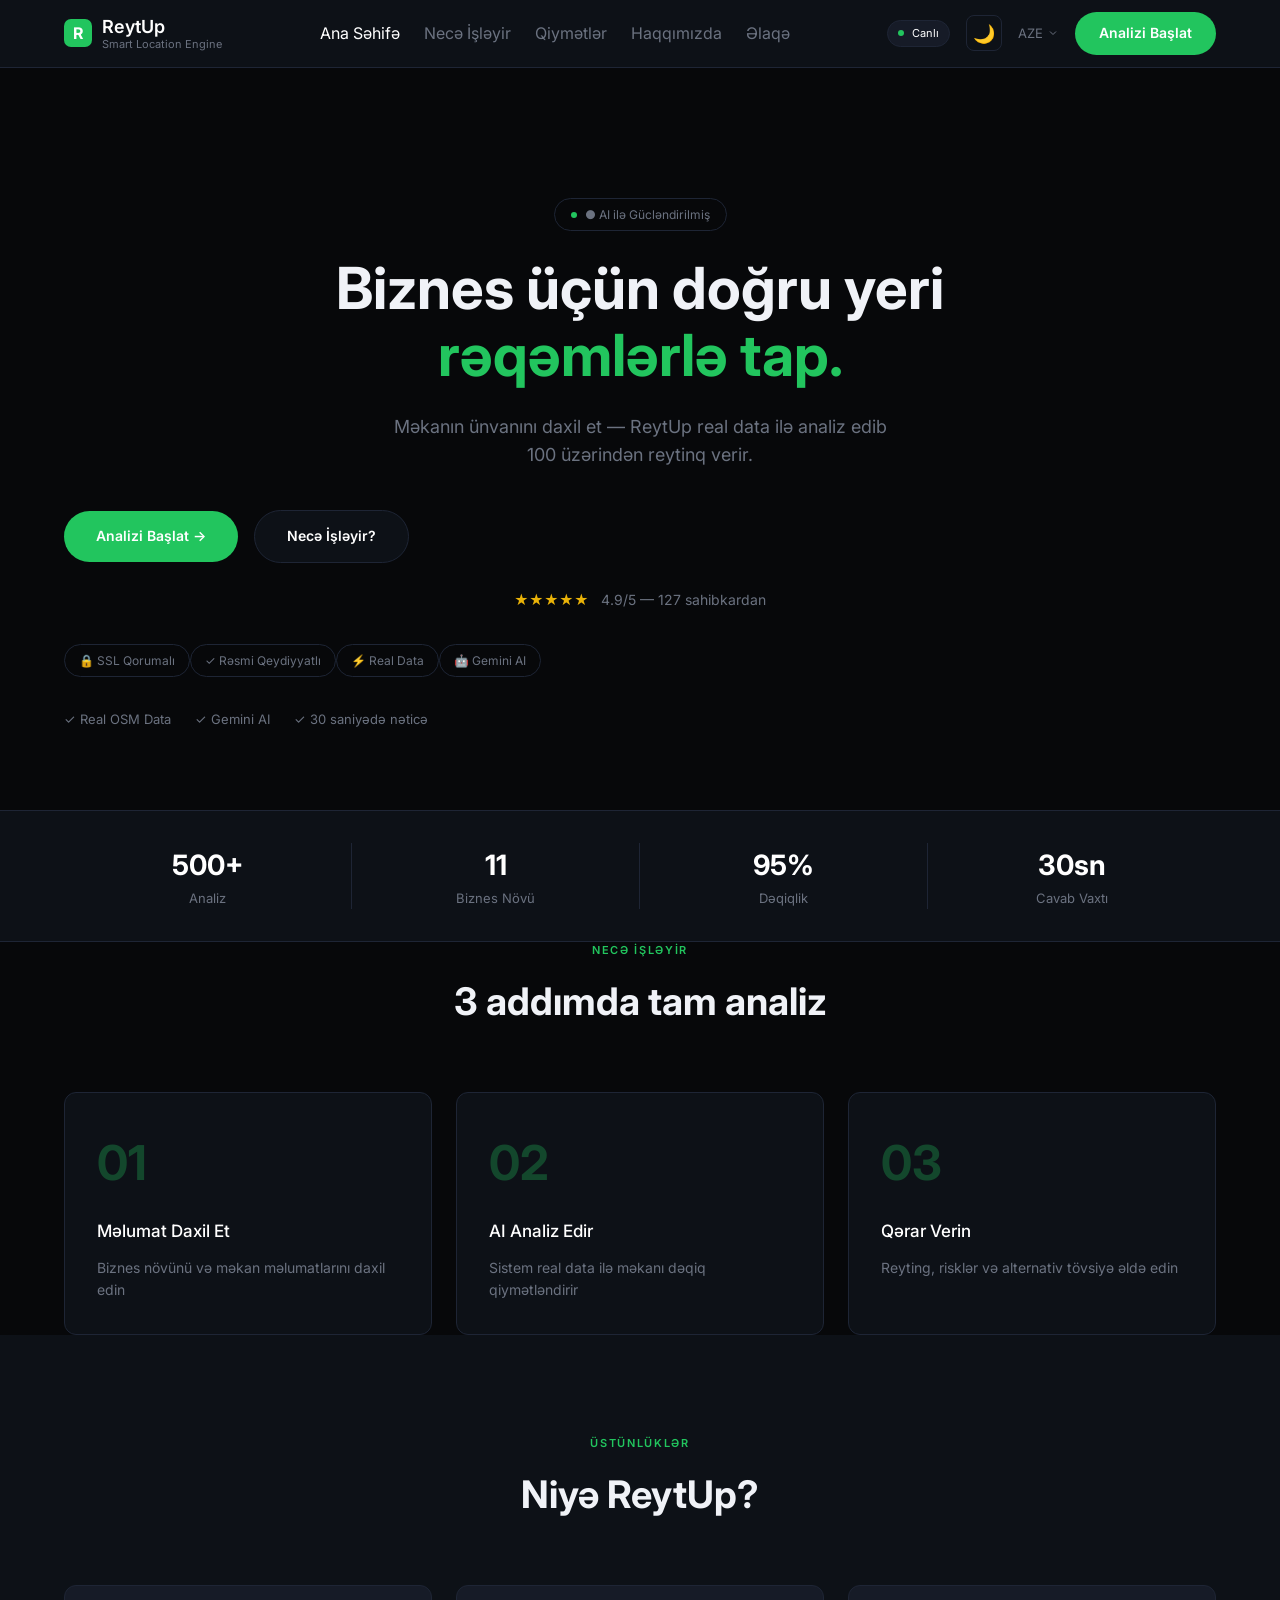
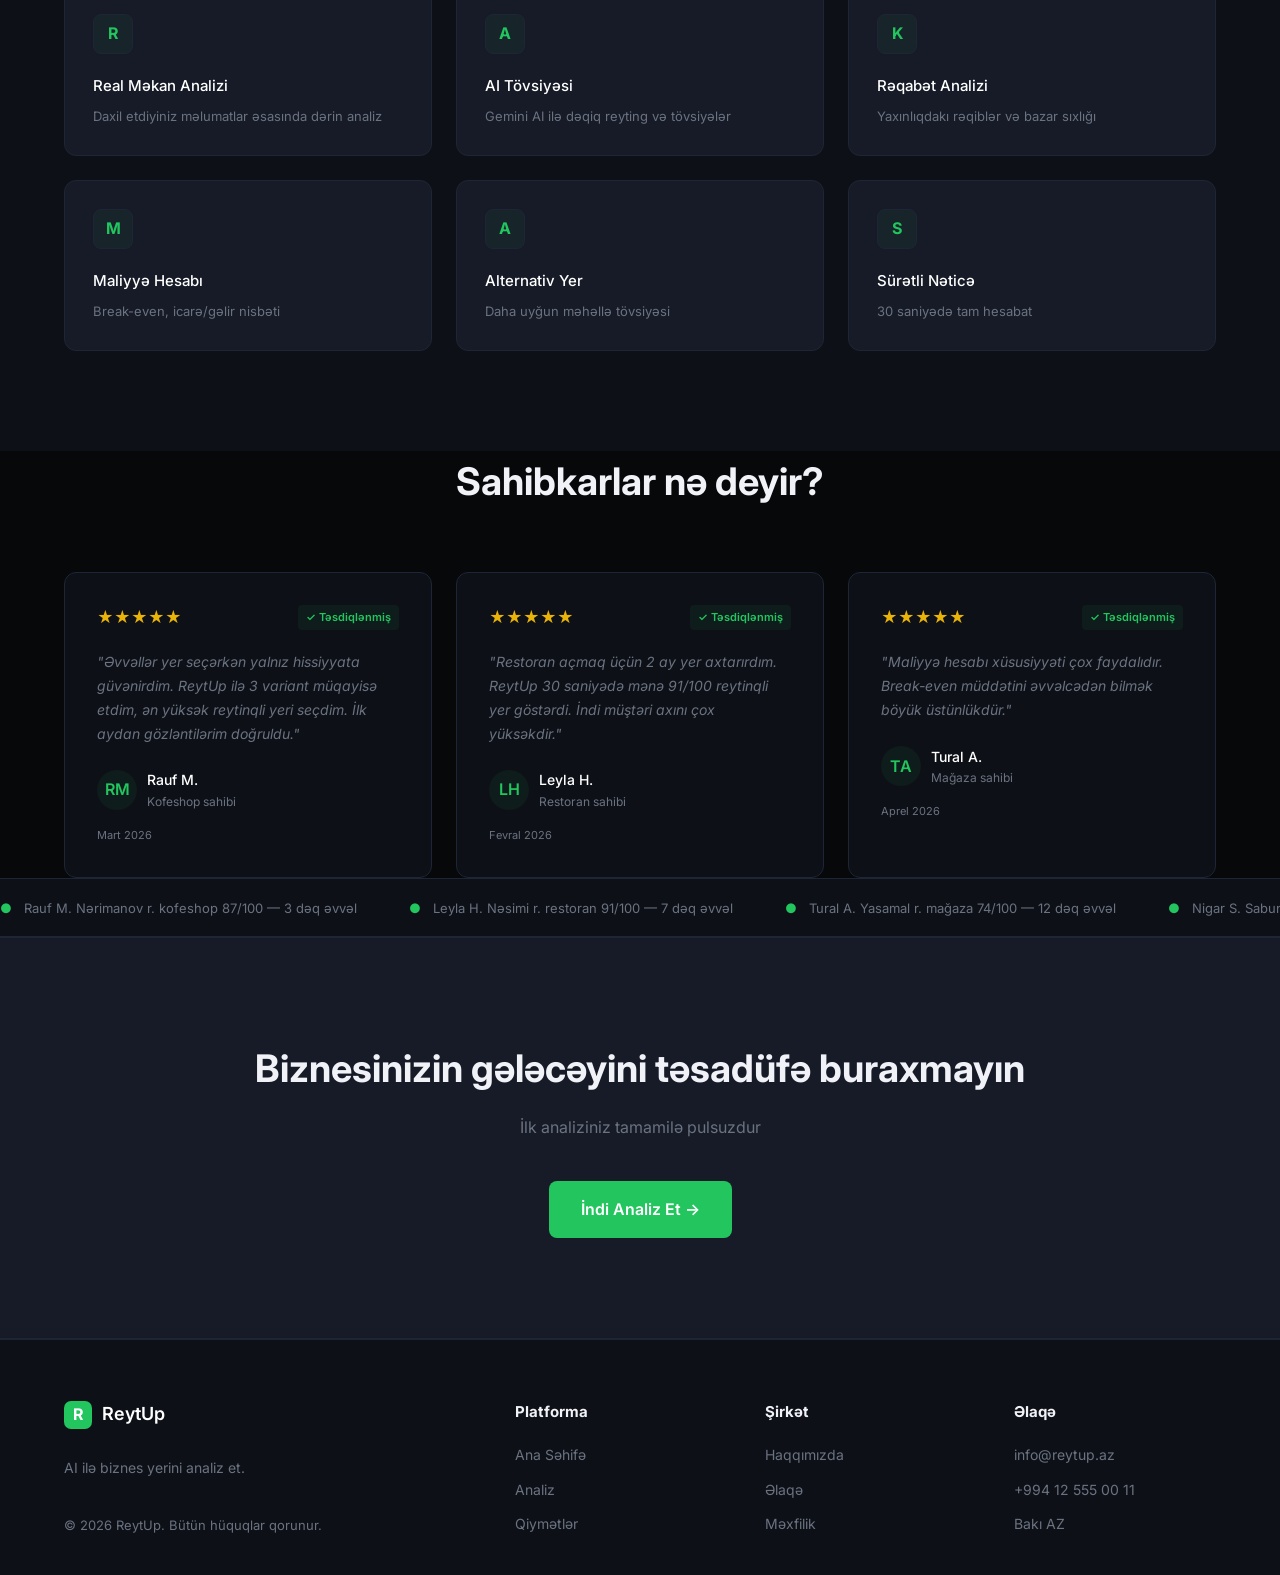
==== Reytup main/index.html @ 4ab5e1cd "Add files via upload" ====
<!DOCTYPE html>
<html lang="az">
<head>
    <meta charset="UTF-8">
    <meta name="viewport" content="width=device-width, initial-scale=1.0">
    <title>ReytUp — Biznes üçün doğru yeri rəqəmlərlə tap</title>
    <link rel="stylesheet" href="styles.css">
</head>
<body>

    <div id="nav-container"></div>

    <main>
        <!-- Hero Section -->
        <section class="hero text-center" style="padding: 130px 0 80px;">
            <div class="container">
                <div class="small-badge">
                    <span></span> ● AI ilə Gücləndirilmiş
                </div>
                <h1 class="h1">
                    Biznes üçün doğru yeri<br>
                    <span style="color: var(--green);">rəqəmlərlə tap.</span>
                </h1>
                <p class="muted" style="max-width: 500px; margin: 24px auto 40px; font-size: 18px;">
                    Məkanın ünvanını daxil et — ReytUp real data ilə analiz edib 100 üzərindən reytinq verir.
                </p>
                <div class="hero-buttons flex items-center justify-center gap-16">
                    <a href="analyze.html" class="btn btn-primary" style="padding: 14px 32px; border-radius: 999px;">Analizi Başlat →</a>
                    <a href="#how" class="btn btn-outline" style="padding: 14px 32px; border-radius: 999px; background: var(--surface); color: white; border: 1px solid var(--border);">Necə İşləyir?</a>
                </div>

                <div class="text-center" style="margin-top: 24px;">
                    <span style="color: var(--yellow); font-size: 14px;">★★★★★</span>
                    <span class="muted" style="font-size: 14px; margin-left: 8px;">4.9/5 — 127 sahibkardan</span>
                </div>

                <div class="flex justify-center flex-mobile-stack gap-12" style="margin-top: 32px;">
                    <div style="border: 1px solid var(--border); border-radius: 999px; padding: 6px 14px; font-size: 12px; color: var(--muted);">🔒 SSL Qorumalı</div>
                    <div style="border: 1px solid var(--border); border-radius: 999px; padding: 6px 14px; font-size: 12px; color: var(--muted);">✓ Rəsmi Qeydiyyatlı</div>
                    <div style="border: 1px solid var(--border); border-radius: 999px; padding: 6px 14px; font-size: 12px; color: var(--muted);">⚡ Real Data</div>
                    <div style="border: 1px solid var(--border); border-radius: 999px; padding: 6px 14px; font-size: 12px; color: var(--muted);">🤖 Gemini AI</div>
                </div>

                <div class="flex justify-center gap-24 muted" style="margin-top: 32px; font-size: 13px;">
                    <span>✓ Real OSM Data</span>
                    <span>✓ Gemini AI</span>
                    <span>✓ 30 saniyədə nəticə</span>
                </div>
            </div>
        </section>

        <!-- Stats Bar -->
        <div style="background: var(--surface); border-top: 1px solid var(--border); border-bottom: 1px solid var(--border); padding: 32px 0;">
            <div class="container grid" style="grid-template-columns: repeat(4, 1fr); text-align: center;">
                <div style="border-right: 1px solid var(--border);">
                    <div style="color: white; font-size: 28px; font-weight: 700;">500+</div>
                    <div class="muted" style="font-size: 13px;">Analiz</div>
                </div>
                <div style="border-right: 1px solid var(--border);">
                    <div style="color: white; font-size: 28px; font-weight: 700;">11</div>
                    <div class="muted" style="font-size: 13px;">Biznes Növü</div>
                </div>
                <div style="border-right: 1px solid var(--border);">
                    <div style="color: white; font-size: 28px; font-weight: 700;">95%</div>
                    <div class="muted" style="font-size: 13px;">Dəqiqlik</div>
                </div>
                <div>
                    <div style="color: white; font-size: 28px; font-weight: 700;">30sn</div>
                    <div class="muted" style="font-size: 13px;">Cavab Vaxtı</div>
                </div>
            </div>
        </div>

        <!-- How It Works -->
        <section id="how" class="container">
            <div class="text-center" style="margin-bottom: 60px;">
                <div style="color: var(--green); font-size: 11px; letter-spacing: 0.15em; font-weight: 600; margin-bottom: 12px;">NECƏ İŞLƏYİR</div>
                <h2 class="h2">3 addımda tam analiz</h2>
            </div>
            <div class="grid grid-3 gap-24" style="grid-template-columns: repeat(3, 1fr);">
                <div class="card">
                    <div style="color: var(--green); font-size: 48px; font-weight: 700; opacity: 0.3; margin-bottom: 16px;">01</div>
                    <h3 style="color: white; font-weight: 500; font-size: 17px; margin-bottom: 12px;">Məlumat Daxil Et</h3>
                    <p class="muted" style="font-size: 14px;">Biznes növünü və məkan məlumatlarını daxil edin</p>
                </div>
                <div class="card">
                    <div style="color: var(--green); font-size: 48px; font-weight: 700; opacity: 0.3; margin-bottom: 16px;">02</div>
                    <h3 style="color: white; font-weight: 500; font-size: 17px; margin-bottom: 12px;">AI Analiz Edir</h3>
                    <p class="muted" style="font-size: 14px;">Sistem real data ilə məkanı dəqiq qiymətləndirir</p>
                </div>
                <div class="card">
                    <div style="color: var(--green); font-size: 48px; font-weight: 700; opacity: 0.3; margin-bottom: 16px;">03</div>
                    <h3 style="color: white; font-weight: 500; font-size: 17px; margin-bottom: 12px;">Qərar Verin</h3>
                    <p class="muted" style="font-size: 14px;">Reyting, risklər və alternativ tövsiyə əldə edin</p>
                </div>
            </div>
        </section>

        <!-- Why ReytUp -->
        <section style="background: var(--surface);">
            <div class="container">
                <div class="text-center" style="margin-bottom: 60px;">
                    <div style="color: var(--green); font-size: 11px; letter-spacing: 0.15em; font-weight: 600; margin-bottom: 12px;">ÜSTÜNLÜKLƏR</div>
                    <h2 class="h2">Niyə ReytUp?</h2>
                </div>
                <div class="grid grid-3 gap-24" style="grid-template-columns: repeat(3, 1fr);">
                    <!-- R -->
                    <div class="card" style="background: var(--surface2); padding: 28px;">
                        <div style="width: 40px; height: 40px; background: var(--green-bg); border: 1px solid var(--border); border-radius: 8px; display: flex; align-items: center; justify-content: center; color: var(--green); font-weight: 700; margin-bottom: 20px;">R</div>
                        <h4 style="color: white; font-weight: 500; font-size: 15px; margin-bottom: 8px;">Real Məkan Analizi</h4>
                        <p class="muted" style="font-size: 13px;">Daxil etdiyiniz məlumatlar əsasında dərin analiz</p>
                    </div>
                    <!-- A -->
                    <div class="card" style="background: var(--surface2); padding: 28px;">
                        <div style="width: 40px; height: 40px; background: var(--green-bg); border: 1px solid var(--border); border-radius: 8px; display: flex; align-items: center; justify-content: center; color: var(--green); font-weight: 700; margin-bottom: 20px;">A</div>
                        <h4 style="color: white; font-weight: 500; font-size: 15px; margin-bottom: 8px;">AI Tövsiyəsi</h4>
                        <p class="muted" style="font-size: 13px;">Gemini AI ilə dəqiq reyting və tövsiyələr</p>
                    </div>
                    <!-- K -->
                    <div class="card" style="background: var(--surface2); padding: 28px;">
                        <div style="width: 40px; height: 40px; background: var(--green-bg); border: 1px solid var(--border); border-radius: 8px; display: flex; align-items: center; justify-content: center; color: var(--green); font-weight: 700; margin-bottom: 20px;">K</div>
                        <h4 style="color: white; font-weight: 500; font-size: 15px; margin-bottom: 8px;">Rəqabət Analizi</h4>
                        <p class="muted" style="font-size: 13px;">Yaxınlıqdakı rəqiblər və bazar sıxlığı</p>
                    </div>
                    <!-- M -->
                    <div class="card" style="background: var(--surface2); padding: 28px;">
                        <div style="width: 40px; height: 40px; background: var(--green-bg); border: 1px solid var(--border); border-radius: 8px; display: flex; align-items: center; justify-content: center; color: var(--green); font-weight: 700; margin-bottom: 20px;">M</div>
                        <h4 style="color: white; font-weight: 500; font-size: 15px; margin-bottom: 8px;">Maliyyə Hesabı</h4>
                        <p class="muted" style="font-size: 13px;">Break-even, icarə/gəlir nisbəti</p>
                    </div>
                    <!-- A -->
                    <div class="card" style="background: var(--surface2); padding: 28px;">
                        <div style="width: 40px; height: 40px; background: var(--green-bg); border: 1px solid var(--border); border-radius: 8px; display: flex; align-items: center; justify-content: center; color: var(--green); font-weight: 700; margin-bottom: 20px;">A</div>
                        <h4 style="color: white; font-weight: 500; font-size: 15px; margin-bottom: 8px;">Alternativ Yer</h4>
                        <p class="muted" style="font-size: 13px;">Daha uyğun məhəllə tövsiyəsi</p>
                    </div>
                    <!-- S -->
                    <div class="card" style="background: var(--surface2); padding: 28px;">
                        <div style="width: 40px; height: 40px; background: var(--green-bg); border: 1px solid var(--border); border-radius: 8px; display: flex; align-items: center; justify-content: center; color: var(--green); font-weight: 700; margin-bottom: 20px;">S</div>
                        <h4 style="color: white; font-weight: 500; font-size: 15px; margin-bottom: 8px;">Sürətli Nəticə</h4>
                        <p class="muted" style="font-size: 13px;">30 saniyədə tam hesabat</p>
                    </div>
                </div>
            </div>
        </section>

        <!-- Testimonials -->
        <section class="container">
            <h2 class="h2 text-center" style="margin-bottom: 60px;">Sahibkarlar nə deyir?</h2>
            <div class="grid grid-3 gap-24" style="grid-template-columns: repeat(3, 1fr);">
                <!-- Testimonial 1 -->
                <div class="card">
                    <div class="flex justify-between items-center" style="margin-bottom: 20px;">
                        <div style="color: var(--yellow);">★★★★★</div>
                        <div style="background: var(--green-bg); color: var(--green); font-size: 11px; padding: 4px 8px; border-radius: 4px; font-weight: 600;">✓ Təsdiqlənmiş</div>
                    </div>
                    <p class="muted" style="font-style: italic; font-size: 14px; line-height: 1.7; margin-bottom: 24px;">
                        "Əvvəllər yer seçərkən yalnız hissiyyata güvənirdim. ReytUp ilə 3 variant müqayisə etdim, ən yüksək reytinqli yeri seçdim. İlk aydan gözləntilərim doğruldu."
                    </p>
                    <div class="flex items-center gap-10">
                        <div style="width: 40px; height: 40px; background: var(--green-bg); border-radius: 50%; display: flex; align-items: center; justify-content: center; color: var(--green); font-weight: 600;">RM</div>
                        <div>
                            <div style="color: white; font-weight: 500; font-size: 14px;">Rauf M.</div>
                            <div class="muted" style="font-size: 12px;">Kofeshop sahibi</div>
                        </div>
                    </div>
                    <div class="muted" style="font-size: 11px; margin-top: 16px;">Mart 2026</div>
                </div>
                <!-- Testimonial 2 -->
                <div class="card">
                    <div class="flex justify-between items-center" style="margin-bottom: 20px;">
                        <div style="color: var(--yellow);">★★★★★</div>
                        <div style="background: var(--green-bg); color: var(--green); font-size: 11px; padding: 4px 8px; border-radius: 4px; font-weight: 600;">✓ Təsdiqlənmiş</div>
                    </div>
                    <p class="muted" style="font-style: italic; font-size: 14px; line-height: 1.7; margin-bottom: 24px;">
                        "Restoran açmaq üçün 2 ay yer axtarırdım. ReytUp 30 saniyədə mənə 91/100 reytinqli yer göstərdi. İndi müştəri axını çox yüksəkdir."
                    </p>
                    <div class="flex items-center gap-10">
                        <div style="width: 40px; height: 40px; background: var(--green-bg); border-radius: 50%; display: flex; align-items: center; justify-content: center; color: var(--green); font-weight: 600;">LH</div>
                        <div>
                            <div style="color: white; font-weight: 500; font-size: 14px;">Leyla H.</div>
                            <div class="muted" style="font-size: 12px;">Restoran sahibi</div>
                        </div>
                    </div>
                    <div class="muted" style="font-size: 11px; margin-top: 16px;">Fevral 2026</div>
                </div>
                <!-- Testimonial 3 -->
                <div class="card">
                    <div class="flex justify-between items-center" style="margin-bottom: 20px;">
                        <div style="color: var(--yellow);">★★★★★</div>
                        <div style="background: var(--green-bg); color: var(--green); font-size: 11px; padding: 4px 8px; border-radius: 4px; font-weight: 600;">✓ Təsdiqlənmiş</div>
                    </div>
                    <p class="muted" style="font-style: italic; font-size: 14px; line-height: 1.7; margin-bottom: 24px;">
                        "Maliyyə hesabı xüsusiyyəti çox faydalıdır. Break-even müddətini əvvəlcədən bilmək böyük üstünlükdür."
                    </p>
                    <div class="flex items-center gap-10">
                        <div style="width: 40px; height: 40px; background: var(--green-bg); border-radius: 50%; display: flex; align-items: center; justify-content: center; color: var(--green); font-weight: 600;">TA</div>
                        <div>
                            <div style="color: white; font-weight: 500; font-size: 14px;">Tural A.</div>
                            <div class="muted" style="font-size: 12px;">Mağaza sahibi</div>
                        </div>
                    </div>
                    <div class="muted" style="font-size: 11px; margin-top: 16px;">Aprel 2026</div>
                </div>
            </div>
        </section>

        <!-- Social Proof Ticker -->
        <div class="ticker-wrap">
            <div class="ticker">
                <div class="ticker-item"><span>●</span> Rauf M. Nərimanov r. kofeshop 87/100 — 3 dəq əvvəl</div>
                <div class="ticker-item"><span>●</span> Leyla H. Nəsimi r. restoran 91/100 — 7 dəq əvvəl</div>
                <div class="ticker-item"><span>●</span> Tural A. Yasamal r. mağaza 74/100 — 12 dəq əvvəl</div>
                <div class="ticker-item"><span>●</span> Nigar S. Sabunçu r. salon 78/100 — 18 dəq əvvəl</div>
                <div class="ticker-item"><span>●</span> Kamran B. Xətai r. fast food 82/100 — 24 dəq əvvəl</div>
                <!-- Duplicate for seamless loop -->
                <div class="ticker-item"><span>●</span> Rauf M. Nərimanov r. kofeshop 87/100 — 3 dəq əvvəl</div>
                <div class="ticker-item"><span>●</span> Leyla H. Nəsimi r. restoran 91/100 — 7 dəq əvvəl</div>
                <div class="ticker-item"><span>●</span> Tural A. Yasamal r. mağaza 74/100 — 12 dəq əvvəl</div>
                <div class="ticker-item"><span>●</span> Nigar S. Sabunçu r. salon 78/100 — 18 dəq əvvəl</div>
                <div class="ticker-item"><span>●</span> Kamran B. Xətai r. fast food 82/100 — 24 dəq əvvəl</div>
            </div>
        </div>

        <!-- CTA Section -->
        <section style="background: var(--surface2); border-top: 1px solid var(--border); border-bottom: 1px solid var(--border);">
            <div class="container text-center">
                <h2 class="h2" style="margin-bottom: 16px;">Biznesinizin gələcəyini təsadüfə buraxmayın</h2>
                <p class="muted" style="margin-bottom: 40px;">İlk analiziniz tamamilə pulsuzdur</p>
                <a href="analyze.html" class="btn btn-primary" style="padding: 16px 32px; font-size: 16px;">İndi Analiz Et →</a>
            </div>
        </section>
    </main>

    <div id="footer-container"></div>

    <script src="nav.js"></script>
</body>
</html>
---- Reytup main/styles.css ----
@import url('https://fonts.googleapis.com/css2?family=Inter:wght@400;500;600;700&display=swap');

:root {
  --bg: #07080a;
  --surface: #0d1117;
  --surface2: #161b27;
  --border: #1e2535;
  --border-hover: #2d3748;
  --text: #f0f2f7;
  --muted: #6b7280;
  --green: #22c55e;
  --green-dark: #16a34a;
  --green-bg: rgba(34, 197, 94, 0.06);
  --red: #ef4444;
  --red-bg: rgba(239, 68, 68, 0.06);
  --yellow: #eab308;
  --blue: #3b82f6;
  --max-width: 1200px;
  --transition: all 0.3s cubic-bezier(0.4, 0, 0.2, 1);
}

[data-theme="light"] {
  --bg: #f8f9fa;
  --surface: #ffffff;
  --surface2: #f1f3f5;
  --border: #e2e8f0;
  --text: #0d1117;
  --muted: #64748b;
}

/* Reset & Base Styles */
* {
  margin: 0;
  padding: 0;
  box-sizing: border-box;
}

html {
  scroll-behavior: smooth;
}

body {
  background: var(--bg);
  color: var(--text);
  font-family: 'Inter', sans-serif;
  line-height: 1.6;
  overflow-x: hidden;
  opacity: 0;
  animation: fadeIn 0.4s ease-out forwards;
}

@keyframes fadeIn {
  from { opacity: 0; }
  to { opacity: 1; }
}

a {
  text-decoration: none;
  transition: var(--transition);
}

ul {
  list-style: none;
}

button {
  cursor: pointer;
  border: none;
  transition: var(--transition);
  font-family: inherit;
}

input, select, textarea {
  font-family: inherit;
  font-size: 14px;
}

/* Layout */
.container {
  max-width: var(--max-width);
  margin: 0 auto;
  padding: 0 24px;
}

section {
  padding: 100px 0;
}

.flex { display: flex; }
.grid { display: grid; }
.items-center { align-items: center; }
.justify-between { justify-content: space-between; }
.text-center { text-align: center; }

/* Typography Utility */
.h1 { font-size: 58px; font-weight: 700; line-height: 1.15; }
.h2 { font-size: 38px; font-weight: 700; margin-bottom: 24px; }
.muted { color: var(--muted); }
.small-badge {
  display: inline-flex;
  align-items: center;
  gap: 8px;
  border: 1px var(--border) solid;
  border-radius: 999px;
  padding: 6px 16px;
  font-size: 12px;
  color: var(--muted);
  margin-bottom: 24px;
}
.small-badge span {
  width: 6px;
  height: 6px;
  background: var(--green);
  border-radius: 50%;
  display: inline-block;
}

/* Buttons */
.btn {
  display: inline-flex;
  align-items: center;
  justify-content: center;
  padding: 12px 24px;
  border-radius: 8px;
  font-weight: 600;
  font-size: 14px;
  gap: 8px;
}

.btn-primary {
  background: var(--green);
  color: #fff;
}
.btn-primary:hover {
  background: var(--green-dark);
  transform: translateY(-2px);
  box-shadow: 0 4px 20px rgba(34, 197, 94, 0.2);
}

.btn-outline {
  background: transparent;
  border: 1px solid var(--border);
  color: var(--text);
}
.btn-outline:hover {
  border-color: var(--border-hover);
  background: var(--surface);
}

/* Cards */
.card {
  background: var(--surface);
  border: 1px solid var(--border);
  border-radius: 12px;
  padding: 32px;
  transition: var(--transition);
}
.card:hover {
  border-color: var(--green);
  transform: translateY(-3px);
}

/* Navigation & Footer Shared Classes */
.navbar {
  height: 68px;
  background: var(--surface);
  border-bottom: 1px solid var(--border);
  position: sticky;
  top: 0;
  z-index: 1000;
  display: flex;
  align-items: center;
}

.footer {
  background: var(--surface);
  border-top: 1px solid var(--border);
  padding: 60px 0 40px;
}

/* Global Elements */
#scroll-progress {
  position: fixed;
  top: 0;
  left: 0;
  width: 0%;
  height: 3px;
  background: var(--green);
  z-index: 2000;
}

#back-to-top {
  position: fixed;
  bottom: 24px;
  right: 24px;
  width: 44px;
  height: 44px;
  background: var(--green);
  color: white;
  border-radius: 50%;
  display: flex;
  align-items: center;
  justify-content: center;
  opacity: 0;
  pointer-events: none;
  transition: var(--transition);
  z-index: 1000;
  box-shadow: 0 4px 12px rgba(0,0,0,0.3);
}
#back-to-top.visible {
  opacity: 1;
  pointer-events: auto;
}

/* Mobile Responsive */
@media (max-width: 768px) {
  .h1 { font-size: 42px; }
  .h2 { font-size: 30px; }
  .flex-mobile-stack { flex-direction: column; }
  .grid-2, .grid-3, .grid-4 { grid-template-columns: 1fr; }
  .navbar-links { display: none; }
  .hero-buttons { flex-direction: column; }
  section { padding: 60px 0; }
}

/* Ticker Animation */
@keyframes scrollLeft {
  0% { transform: translateX(0); }
  100% { transform: translateX(-50%); }
}

.ticker-wrap {
  overflow: hidden;
  background: var(--surface);
  border-top: 1px solid var(--border);
  border-bottom: 1px solid var(--border);
  padding: 16px 0;
  white-space: nowrap;
}

.ticker {
  display: inline-block;
  animation: scrollLeft 30s linear infinite;
}

.ticker-item {
  display: inline-block;
  margin-right: 48px;
  color: var(--muted);
  font-size: 13px;
}

.ticker-item span {
  color: var(--green);
  margin-right: 8px;
}
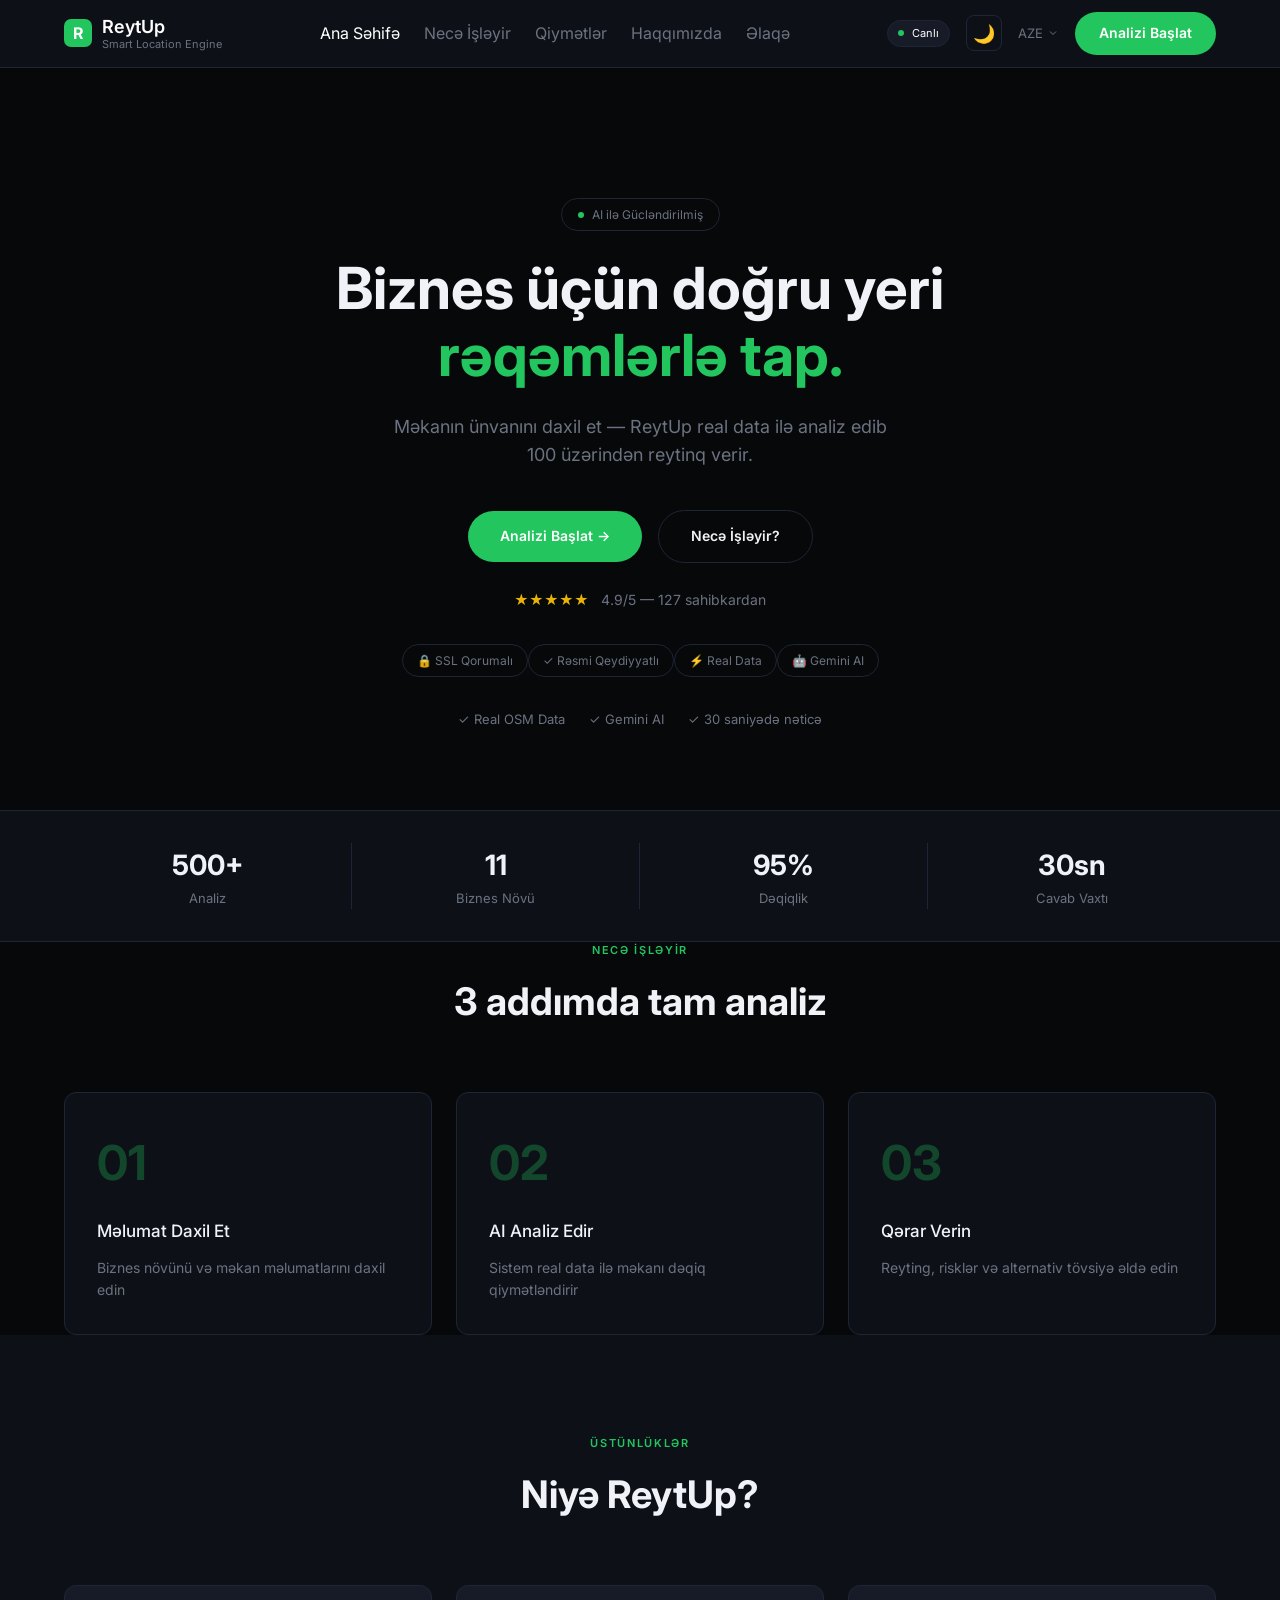
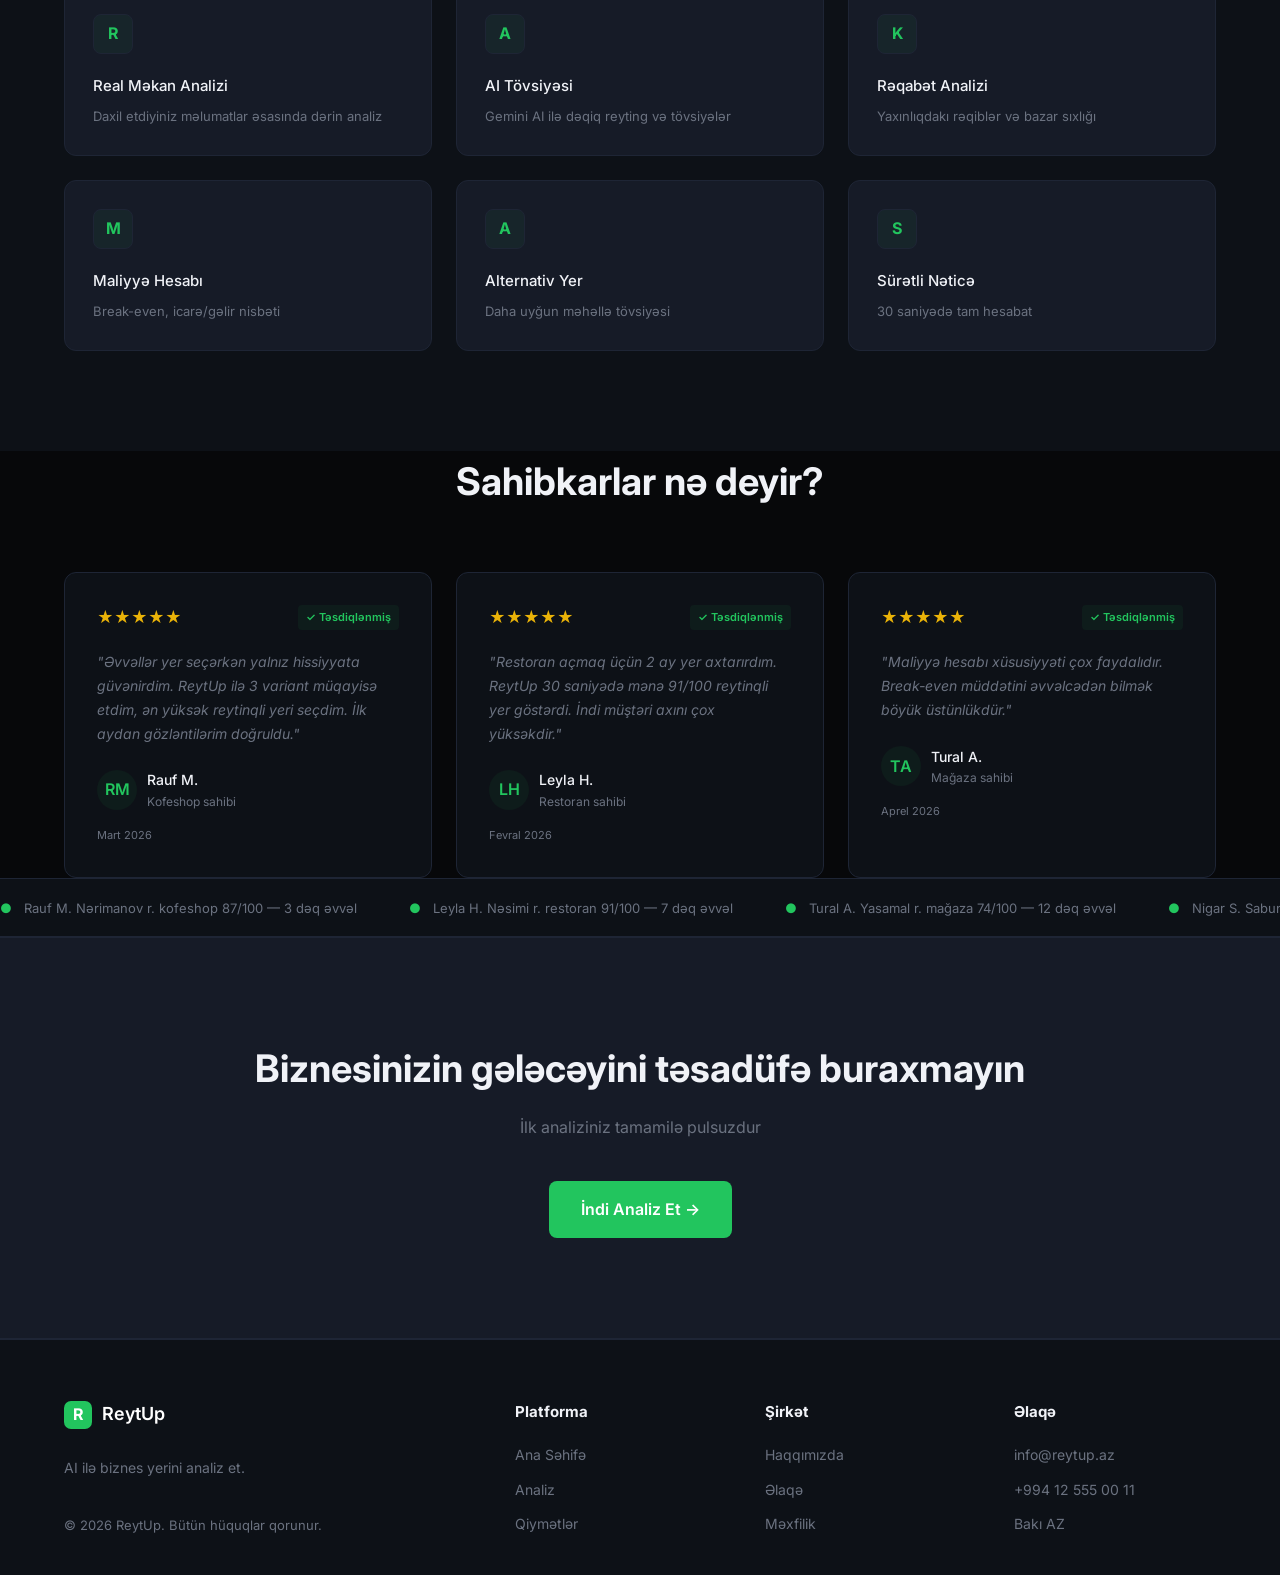
==== commit 8588e339: "Update index.html" ====
--- a/Reytup main/index.html
+++ b/Reytup main/index.html
@@ -15,7 +15,7 @@
         <section class="hero text-center" style="padding: 130px 0 80px;">
             <div class="container">
                 <div class="small-badge">
-                    <span></span> ● AI ilə Gücləndirilmiş
+                    <span></span> AI ilə Gücləndirilmiş
                 </div>
                 <h1 class="h1">
                     Biznes üçün doğru yeri<br>
@@ -26,7 +26,7 @@
                 </p>
                 <div class="hero-buttons flex items-center justify-center gap-16">
                     <a href="analyze.html" class="btn btn-primary" style="padding: 14px 32px; border-radius: 999px;">Analizi Başlat →</a>
-                    <a href="#how" class="btn btn-outline" style="padding: 14px 32px; border-radius: 999px; background: var(--surface); color: white; border: 1px solid var(--border);">Necə İşləyir?</a>
+                    <a href="#how" class="btn btn-outline" style="padding: 14px 32px; border-radius: 999px;">Necə İşləyir?</a>
                 </div>
 
                 <div class="text-center" style="margin-top: 24px;">
@@ -53,19 +53,19 @@
         <div style="background: var(--surface); border-top: 1px solid var(--border); border-bottom: 1px solid var(--border); padding: 32px 0;">
             <div class="container grid" style="grid-template-columns: repeat(4, 1fr); text-align: center;">
                 <div style="border-right: 1px solid var(--border);">
-                    <div style="color: white; font-size: 28px; font-weight: 700;">500+</div>
+                    <div style="color: var(--text); font-size: 28px; font-weight: 700;">500+</div>
                     <div class="muted" style="font-size: 13px;">Analiz</div>
                 </div>
                 <div style="border-right: 1px solid var(--border);">
-                    <div style="color: white; font-size: 28px; font-weight: 700;">11</div>
+                    <div style="color: var(--text); font-size: 28px; font-weight: 700;">11</div>
                     <div class="muted" style="font-size: 13px;">Biznes Növü</div>
                 </div>
                 <div style="border-right: 1px solid var(--border);">
-                    <div style="color: white; font-size: 28px; font-weight: 700;">95%</div>
+                    <div style="color: var(--text); font-size: 28px; font-weight: 700;">95%</div>
                     <div class="muted" style="font-size: 13px;">Dəqiqlik</div>
                 </div>
                 <div>
-                    <div style="color: white; font-size: 28px; font-weight: 700;">30sn</div>
+                    <div style="color: var(--text); font-size: 28px; font-weight: 700;">30sn</div>
                     <div class="muted" style="font-size: 13px;">Cavab Vaxtı</div>
                 </div>
             </div>
@@ -80,17 +80,17 @@
             <div class="grid grid-3 gap-24" style="grid-template-columns: repeat(3, 1fr);">
                 <div class="card">
                     <div style="color: var(--green); font-size: 48px; font-weight: 700; opacity: 0.3; margin-bottom: 16px;">01</div>
-                    <h3 style="color: white; font-weight: 500; font-size: 17px; margin-bottom: 12px;">Məlumat Daxil Et</h3>
+                    <h3 style="color: var(--text); font-weight: 500; font-size: 17px; margin-bottom: 12px;">Məlumat Daxil Et</h3>
                     <p class="muted" style="font-size: 14px;">Biznes növünü və məkan məlumatlarını daxil edin</p>
                 </div>
                 <div class="card">
                     <div style="color: var(--green); font-size: 48px; font-weight: 700; opacity: 0.3; margin-bottom: 16px;">02</div>
-                    <h3 style="color: white; font-weight: 500; font-size: 17px; margin-bottom: 12px;">AI Analiz Edir</h3>
+                    <h3 style="color: var(--text); font-weight: 500; font-size: 17px; margin-bottom: 12px;">AI Analiz Edir</h3>
                     <p class="muted" style="font-size: 14px;">Sistem real data ilə məkanı dəqiq qiymətləndirir</p>
                 </div>
                 <div class="card">
                     <div style="color: var(--green); font-size: 48px; font-weight: 700; opacity: 0.3; margin-bottom: 16px;">03</div>
-                    <h3 style="color: white; font-weight: 500; font-size: 17px; margin-bottom: 12px;">Qərar Verin</h3>
+                    <h3 style="color: var(--text); font-weight: 500; font-size: 17px; margin-bottom: 12px;">Qərar Verin</h3>
                     <p class="muted" style="font-size: 14px;">Reyting, risklər və alternativ tövsiyə əldə edin</p>
                 </div>
             </div>
@@ -107,37 +107,37 @@
                     <!-- R -->
                     <div class="card" style="background: var(--surface2); padding: 28px;">
                         <div style="width: 40px; height: 40px; background: var(--green-bg); border: 1px solid var(--border); border-radius: 8px; display: flex; align-items: center; justify-content: center; color: var(--green); font-weight: 700; margin-bottom: 20px;">R</div>
-                        <h4 style="color: white; font-weight: 500; font-size: 15px; margin-bottom: 8px;">Real Məkan Analizi</h4>
+                        <h4 style="color: var(--text); font-weight: 500; font-size: 15px; margin-bottom: 8px;">Real Məkan Analizi</h4>
                         <p class="muted" style="font-size: 13px;">Daxil etdiyiniz məlumatlar əsasında dərin analiz</p>
                     </div>
                     <!-- A -->
                     <div class="card" style="background: var(--surface2); padding: 28px;">
                         <div style="width: 40px; height: 40px; background: var(--green-bg); border: 1px solid var(--border); border-radius: 8px; display: flex; align-items: center; justify-content: center; color: var(--green); font-weight: 700; margin-bottom: 20px;">A</div>
-                        <h4 style="color: white; font-weight: 500; font-size: 15px; margin-bottom: 8px;">AI Tövsiyəsi</h4>
+                        <h4 style="color: var(--text); font-weight: 500; font-size: 15px; margin-bottom: 8px;">AI Tövsiyəsi</h4>
                         <p class="muted" style="font-size: 13px;">Gemini AI ilə dəqiq reyting və tövsiyələr</p>
                     </div>
                     <!-- K -->
                     <div class="card" style="background: var(--surface2); padding: 28px;">
                         <div style="width: 40px; height: 40px; background: var(--green-bg); border: 1px solid var(--border); border-radius: 8px; display: flex; align-items: center; justify-content: center; color: var(--green); font-weight: 700; margin-bottom: 20px;">K</div>
-                        <h4 style="color: white; font-weight: 500; font-size: 15px; margin-bottom: 8px;">Rəqabət Analizi</h4>
+                        <h4 style="color: var(--text); font-weight: 500; font-size: 15px; margin-bottom: 8px;">Rəqabət Analizi</h4>
                         <p class="muted" style="font-size: 13px;">Yaxınlıqdakı rəqiblər və bazar sıxlığı</p>
                     </div>
                     <!-- M -->
                     <div class="card" style="background: var(--surface2); padding: 28px;">
                         <div style="width: 40px; height: 40px; background: var(--green-bg); border: 1px solid var(--border); border-radius: 8px; display: flex; align-items: center; justify-content: center; color: var(--green); font-weight: 700; margin-bottom: 20px;">M</div>
-                        <h4 style="color: white; font-weight: 500; font-size: 15px; margin-bottom: 8px;">Maliyyə Hesabı</h4>
+                        <h4 style="color: var(--text); font-weight: 500; font-size: 15px; margin-bottom: 8px;">Maliyyə Hesabı</h4>
                         <p class="muted" style="font-size: 13px;">Break-even, icarə/gəlir nisbəti</p>
                     </div>
                     <!-- A -->
                     <div class="card" style="background: var(--surface2); padding: 28px;">
                         <div style="width: 40px; height: 40px; background: var(--green-bg); border: 1px solid var(--border); border-radius: 8px; display: flex; align-items: center; justify-content: center; color: var(--green); font-weight: 700; margin-bottom: 20px;">A</div>
-                        <h4 style="color: white; font-weight: 500; font-size: 15px; margin-bottom: 8px;">Alternativ Yer</h4>
+                        <h4 style="color: var(--text); font-weight: 500; font-size: 15px; margin-bottom: 8px;">Alternativ Yer</h4>
                         <p class="muted" style="font-size: 13px;">Daha uyğun məhəllə tövsiyəsi</p>
                     </div>
                     <!-- S -->
                     <div class="card" style="background: var(--surface2); padding: 28px;">
                         <div style="width: 40px; height: 40px; background: var(--green-bg); border: 1px solid var(--border); border-radius: 8px; display: flex; align-items: center; justify-content: center; color: var(--green); font-weight: 700; margin-bottom: 20px;">S</div>
-                        <h4 style="color: white; font-weight: 500; font-size: 15px; margin-bottom: 8px;">Sürətli Nəticə</h4>
+                        <h4 style="color: var(--text); font-weight: 500; font-size: 15px; margin-bottom: 8px;">Sürətli Nəticə</h4>
                         <p class="muted" style="font-size: 13px;">30 saniyədə tam hesabat</p>
                     </div>
                 </div>
@@ -160,7 +160,7 @@
                     <div class="flex items-center gap-10">
                         <div style="width: 40px; height: 40px; background: var(--green-bg); border-radius: 50%; display: flex; align-items: center; justify-content: center; color: var(--green); font-weight: 600;">RM</div>
                         <div>
-                            <div style="color: white; font-weight: 500; font-size: 14px;">Rauf M.</div>
+                            <div style="color: var(--text); font-weight: 500; font-size: 14px;">Rauf M.</div>
                             <div class="muted" style="font-size: 12px;">Kofeshop sahibi</div>
                         </div>
                     </div>
@@ -178,7 +178,7 @@
                     <div class="flex items-center gap-10">
                         <div style="width: 40px; height: 40px; background: var(--green-bg); border-radius: 50%; display: flex; align-items: center; justify-content: center; color: var(--green); font-weight: 600;">LH</div>
                         <div>
-                            <div style="color: white; font-weight: 500; font-size: 14px;">Leyla H.</div>
+                            <div style="color: var(--text); font-weight: 500; font-size: 14px;">Leyla H.</div>
                             <div class="muted" style="font-size: 12px;">Restoran sahibi</div>
                         </div>
                     </div>
@@ -196,7 +196,7 @@
                     <div class="flex items-center gap-10">
                         <div style="width: 40px; height: 40px; background: var(--green-bg); border-radius: 50%; display: flex; align-items: center; justify-content: center; color: var(--green); font-weight: 600;">TA</div>
                         <div>
-                            <div style="color: white; font-weight: 500; font-size: 14px;">Tural A.</div>
+                            <div style="color: var(--text); font-weight: 500; font-size: 14px;">Tural A.</div>
                             <div class="muted" style="font-size: 12px;">Mağaza sahibi</div>
                         </div>
                     </div>
--- a/Reytup main/styles.css
+++ b/Reytup main/styles.css
@@ -23,9 +23,10 @@
   --bg: #f8f9fa;
   --surface: #ffffff;
   --surface2: #f1f3f5;
-  --border: #e2e8f0;
-  --text: #0d1117;
-  --muted: #64748b;
+  --border: #d1d5db;
+  --text: #0f172a;
+  --muted: #475569;
+  --nav-text: #0f172a;
 }
 
 /* Reset & Base Styles */
@@ -90,6 +91,7 @@
 .grid { display: grid; }
 .items-center { align-items: center; }
 .justify-between { justify-content: space-between; }
+.justify-center { justify-content: center; }
 .text-center { text-align: center; }
 
 /* Typography Utility */
@@ -131,6 +133,10 @@
   background: var(--green);
   color: #fff;
 }
+[data-theme="light"] .btn-primary {
+  background: var(--green-dark);
+  color: #ffffff;
+}
 .btn-primary:hover {
   background: var(--green-dark);
   transform: translateY(-2px);
@@ -216,10 +222,22 @@
 @media (max-width: 768px) {
   .h1 { font-size: 42px; }
   .h2 { font-size: 30px; }
-  .flex-mobile-stack { flex-direction: column; }
+  .flex-mobile-stack { 
+    flex-direction: column;
+    align-items: center !important;
+    justify-content: center !important;
+  }
   .grid-2, .grid-3, .grid-4 { grid-template-columns: 1fr; }
   .navbar-links { display: none; }
-  .hero-buttons { flex-direction: column; }
+  .hero-buttons { 
+    flex-direction: column;
+    align-items: center !important;
+  }
+  .hero-buttons a {
+    width: 100%;
+    max-width: 280px;
+    text-align: center;
+  }
   section { padding: 60px 0; }
 }
 
